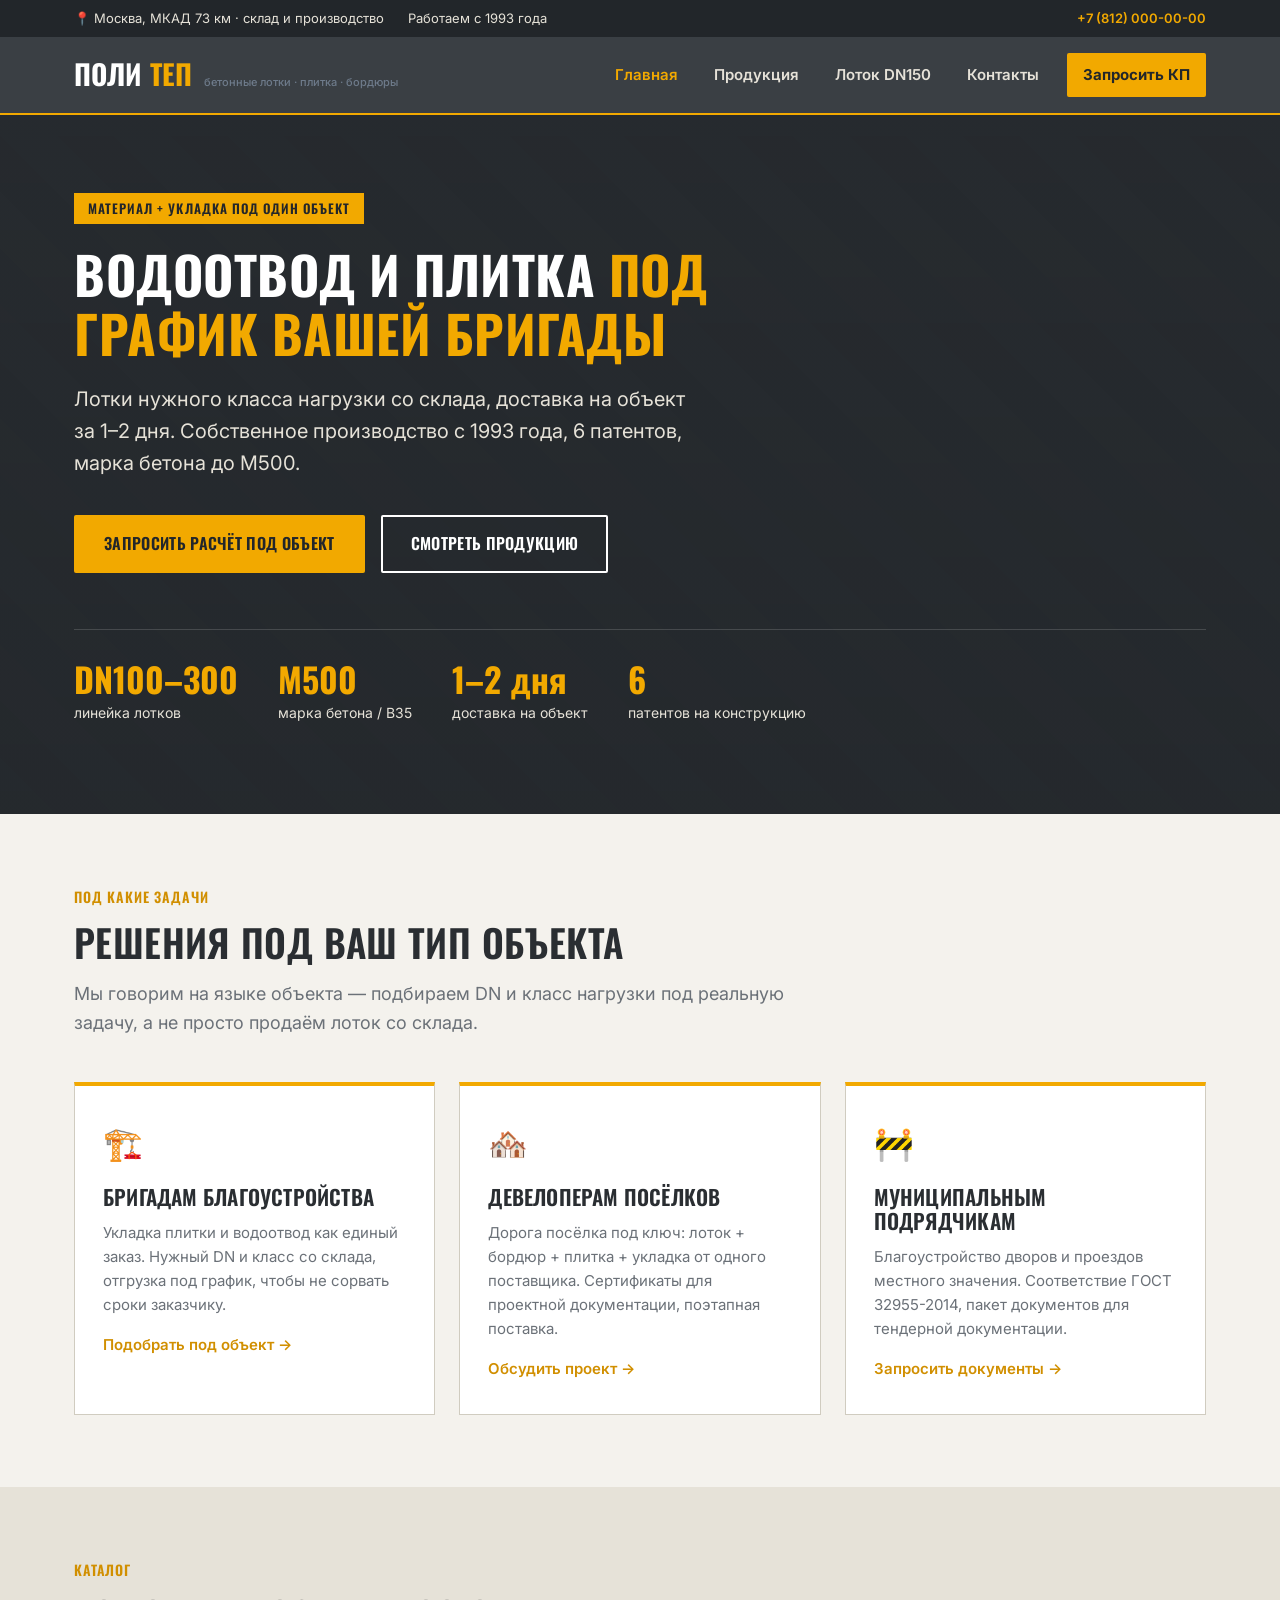
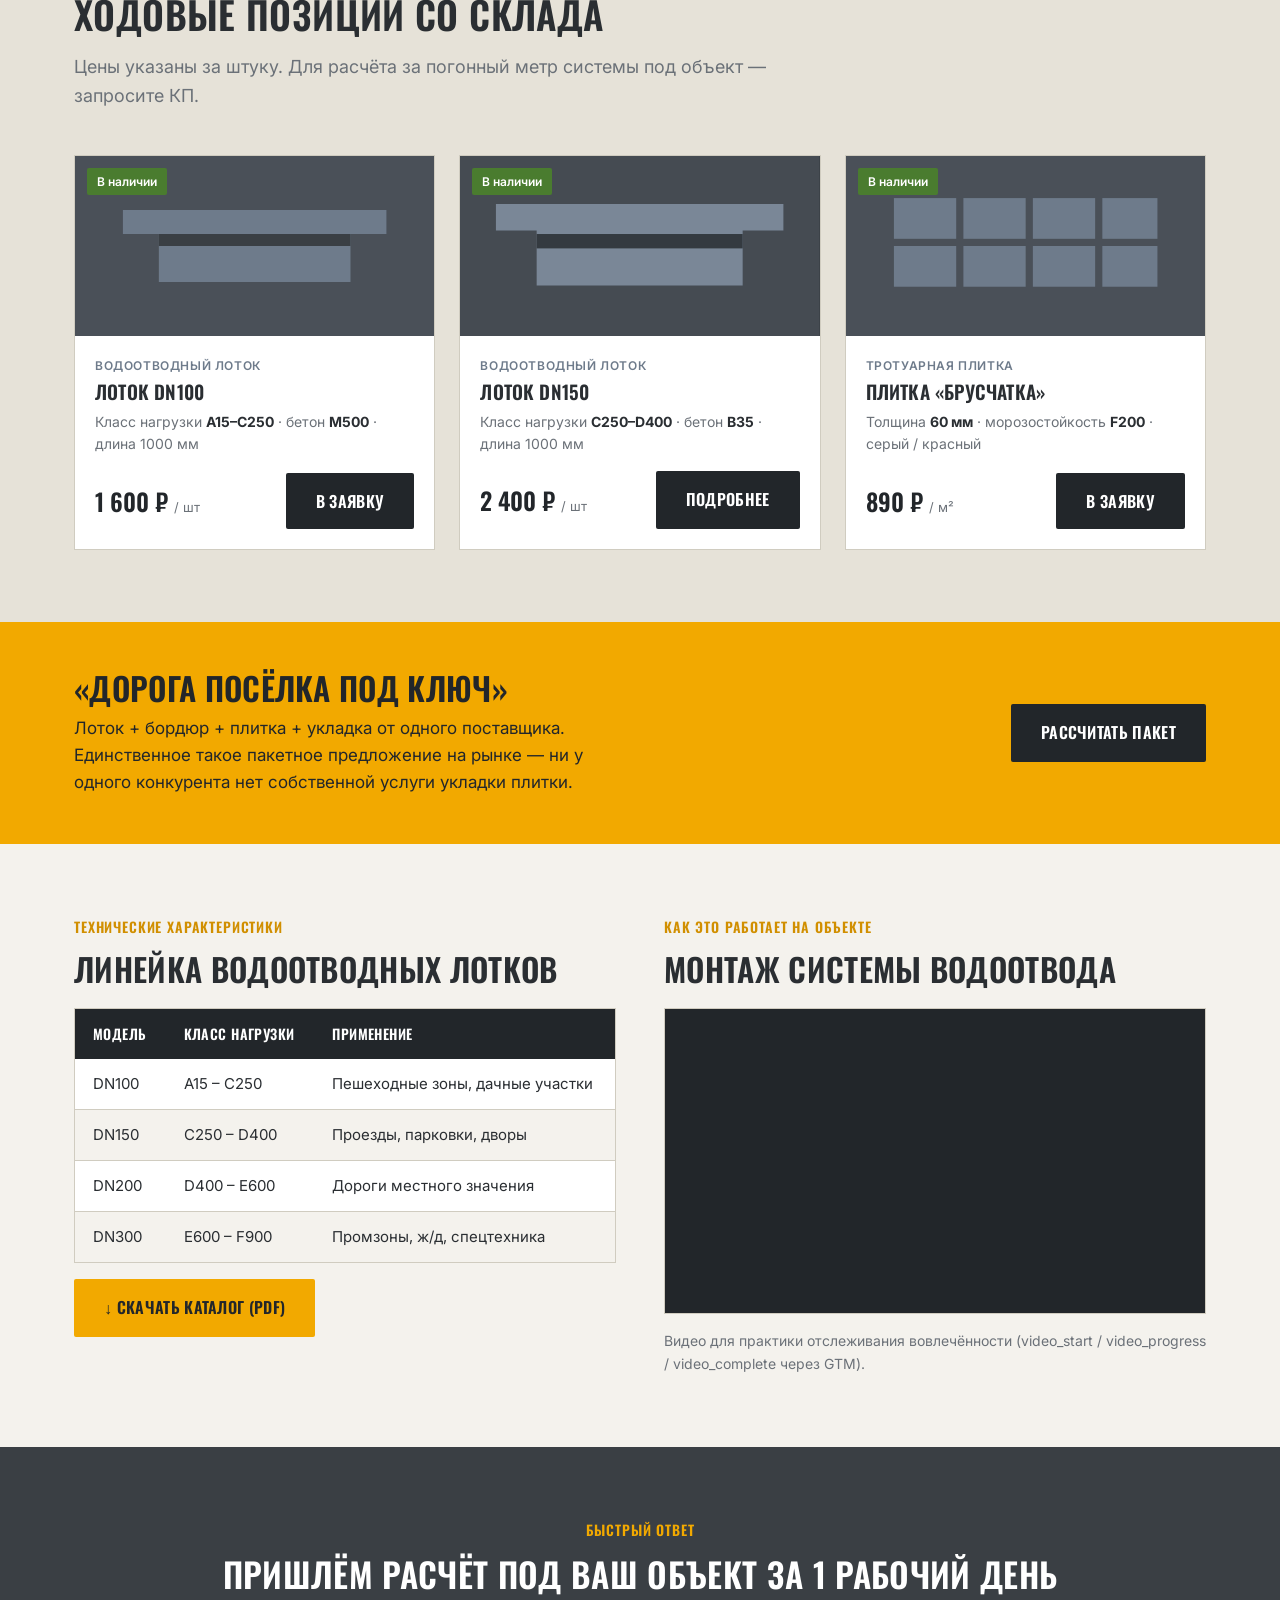
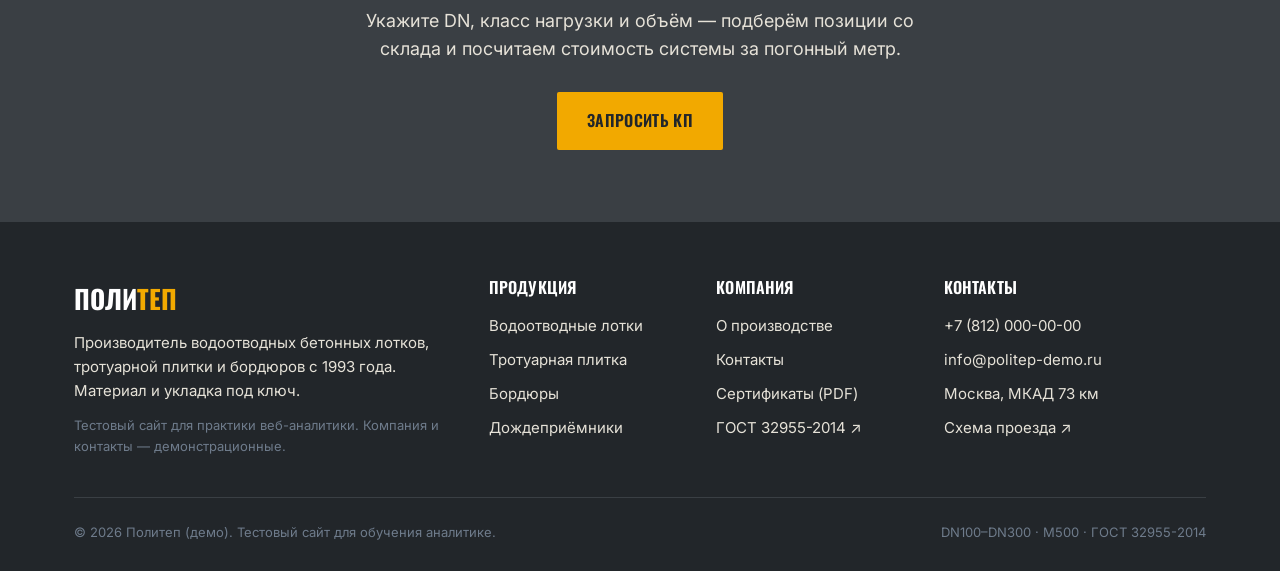
==== index.html @ 04207db0 "Add files via upload" ====
<!DOCTYPE html>
<html lang="ru">
<head>
  <meta charset="UTF-8">
  <meta name="viewport" content="width=device-width, initial-scale=1.0">
  <title>Политеп — водоотводные лотки и тротуарная плитка от производителя</title>
  <meta name="description" content="Производитель водоотводных бетонных лотков DN100–DN300, тротуарной плитки и бордюров с 1993 года. Материал + укладка под ключ для бригад и коттеджных посёлков.">

  <!-- ================= GTM HEAD SNIPPET GOES HERE ================= -->
  <!-- Вставь сюда первый сниппет Google Tag Manager (из <head>) -->
  <!-- ============================================================= -->

  <link rel="stylesheet" href="styles.css">
</head>
<body>

  <!-- ================= GTM BODY SNIPPET GOES HERE ================= -->
  <!-- Вставь сюда второй сниппет GTM (noscript, сразу после <body>) -->
  <!-- ============================================================= -->

  <!-- TOP BAR -->
  <div class="topbar">
    <div class="container">
      <div class="topbar-left">
        <span>📍 Москва, МКАД 73 км · склад и производство</span>
        <span>Работаем с 1993 года</span>
      </div>
      <div class="topbar-right">
        <a href="tel:+78120000000">+7 (812) 000-00-00</a>
      </div>
    </div>
  </div>

  <!-- HEADER -->
  <header class="header">
    <div class="container">
      <a href="index.html" class="logo">ПОЛИ<span>ТЕП</span><small>бетонные лотки · плитка · бордюры</small></a>
      <button class="burger" aria-label="Меню">☰</button>
      <nav class="nav">
        <a href="index.html" class="active">Главная</a>
        <a href="products.html">Продукция</a>
        <a href="product.html">Лоток DN150</a>
        <a href="contact.html">Контакты</a>
        <a href="contact.html" class="nav-cta" data-cta="nav-quote">Запросить КП</a>
      </nav>
    </div>
  </header>

  <!-- HERO -->
  <section class="hero">
    <div class="container">
      <span class="hero-eyebrow">Материал + укладка под один объект</span>
      <h1>Водоотвод и плитка <em>под график вашей бригады</em></h1>
      <p class="hero-sub">Лотки нужного класса нагрузки со склада, доставка на объект за 1–2 дня. Собственное производство с 1993 года, 6 патентов, марка бетона до М500.</p>
      <div class="hero-cta">
        <a href="contact.html" class="btn btn-primary" data-cta="hero-quote">Запросить расчёт под объект</a>
        <a href="products.html" class="btn btn-outline" data-cta="hero-catalog">Смотреть продукцию</a>
      </div>
      <div class="hero-specs">
        <div class="hero-spec">
          <div class="hero-spec-num">DN100–300</div>
          <div class="hero-spec-label">линейка лотков</div>
        </div>
        <div class="hero-spec">
          <div class="hero-spec-num">М500</div>
          <div class="hero-spec-label">марка бетона / B35</div>
        </div>
        <div class="hero-spec">
          <div class="hero-spec-num">1–2 дня</div>
          <div class="hero-spec-label">доставка на объект</div>
        </div>
        <div class="hero-spec">
          <div class="hero-spec-num">6</div>
          <div class="hero-spec-label">патентов на конструкцию</div>
        </div>
      </div>
    </div>
  </section>

  <!-- AUDIENCE / USE CASES -->
  <section class="section">
    <div class="container">
      <div class="section-head">
        <div class="section-eyebrow">Под какие задачи</div>
        <h2>Решения под ваш тип объекта</h2>
        <p class="section-sub">Мы говорим на языке объекта — подбираем DN и класс нагрузки под реальную задачу, а не просто продаём лоток со склада.</p>
      </div>
      <div class="cards">
        <div class="card">
          <div class="card-icon">🏗️</div>
          <h3>Бригадам благоустройства</h3>
          <p>Укладка плитки и водоотвод как единый заказ. Нужный DN и класс со склада, отгрузка под график, чтобы не сорвать сроки заказчику.</p>
          <a href="products.html" class="card-link" data-cta="usecase-brigade">Подобрать под объект →</a>
        </div>
        <div class="card">
          <div class="card-icon">🏘️</div>
          <h3>Девелоперам посёлков</h3>
          <p>Дорога посёлка под ключ: лоток + бордюр + плитка + укладка от одного поставщика. Сертификаты для проектной документации, поэтапная поставка.</p>
          <a href="contact.html" class="card-link" data-cta="usecase-developer">Обсудить проект →</a>
        </div>
        <div class="card">
          <div class="card-icon">🚧</div>
          <h3>Муниципальным подрядчикам</h3>
          <p>Благоустройство дворов и проездов местного значения. Соответствие ГОСТ 32955-2014, пакет документов для тендерной документации.</p>
          <a href="contact.html" class="card-link" data-cta="usecase-muni">Запросить документы →</a>
        </div>
      </div>
    </div>
  </section>

  <!-- FEATURED PRODUCTS -->
  <section class="section section-paper">
    <div class="container">
      <div class="section-head">
        <div class="section-eyebrow">Каталог</div>
        <h2>Ходовые позиции со склада</h2>
        <p class="section-sub">Цены указаны за штуку. Для расчёта за погонный метр системы под объект — запросите КП.</p>
      </div>
      <div class="products">

        <div class="product">
          <div class="product-img">
            <span class="product-badge">В наличии</span>
            <svg viewBox="0 0 300 180" preserveAspectRatio="xMidYMid slice"><rect width="300" height="180" fill="#4A5058"/><path d="M40 60 h220 v20 h-30 v40 h-160 v-40 h-30 z" fill="#6E7B8B"/><rect x="70" y="80" width="160" height="10" fill="#3A3F44"/></svg>
          </div>
          <div class="product-body">
            <div class="product-cat">Водоотводный лоток</div>
            <h3>Лоток DN100</h3>
            <p class="product-specs">Класс нагрузки <strong>A15–C250</strong> · бетон <strong>М500</strong> · длина 1000 мм</p>
            <div class="product-foot">
              <div class="product-price">1 600 ₽ <small>/ шт</small></div>
              <button class="btn btn-dark" data-add-to-cart data-item-id="DN100" data-item-name="Лоток DN100" data-item-category="Водоотводные лотки" data-price="1600">В заявку</button>
            </div>
          </div>
        </div>

        <div class="product">
          <div class="product-img">
            <span class="product-badge">В наличии</span>
            <svg viewBox="0 0 300 180" preserveAspectRatio="xMidYMid slice"><rect width="300" height="180" fill="#454B52"/><path d="M30 55 h240 v22 h-34 v46 h-172 v-46 h-34 z" fill="#7A8797"/><rect x="64" y="80" width="172" height="12" fill="#343A40"/></svg>
          </div>
          <div class="product-body">
            <div class="product-cat">Водоотводный лоток</div>
            <h3>Лоток DN150</h3>
            <p class="product-specs">Класс нагрузки <strong>C250–D400</strong> · бетон <strong>B35</strong> · длина 1000 мм</p>
            <div class="product-foot">
              <div class="product-price">2 400 ₽ <small>/ шт</small></div>
              <a href="product.html" class="btn btn-dark" data-cta="product-dn150-detail">Подробнее</a>
            </div>
          </div>
        </div>

        <div class="product">
          <div class="product-img">
            <span class="product-badge">В наличии</span>
            <svg viewBox="0 0 300 180" preserveAspectRatio="xMidYMid slice"><rect width="300" height="180" fill="#4A5058"/><g fill="#6E7B8B"><rect x="40" y="50" width="52" height="34"/><rect x="98" y="50" width="52" height="34"/><rect x="156" y="50" width="52" height="34"/><rect x="214" y="50" width="46" height="34"/><rect x="40" y="90" width="52" height="34"/><rect x="98" y="90" width="52" height="34"/><rect x="156" y="90" width="52" height="34"/><rect x="214" y="90" width="46" height="34"/></g></svg>
          </div>
          <div class="product-body">
            <div class="product-cat">Тротуарная плитка</div>
            <h3>Плитка «Брусчатка»</h3>
            <p class="product-specs">Толщина <strong>60 мм</strong> · морозостойкость <strong>F200</strong> · серый / красный</p>
            <div class="product-foot">
              <div class="product-price">890 ₽ <small>/ м²</small></div>
              <button class="btn btn-dark" data-add-to-cart data-item-id="PLITKA-60" data-item-name="Плитка Брусчатка 60мм" data-item-category="Тротуарная плитка" data-price="890">В заявку</button>
            </div>
          </div>
        </div>

      </div>
    </div>
  </section>

  <!-- PACKAGE STRIP -->
  <section class="strip">
    <div class="container">
      <div>
        <h2>«Дорога посёлка под ключ»</h2>
        <p>Лоток + бордюр + плитка + укладка от одного поставщика. Единственное такое пакетное предложение на рынке — ни у одного конкурента нет собственной услуги укладки плитки.</p>
      </div>
      <a href="contact.html" class="btn btn-dark" data-cta="strip-package">Рассчитать пакет</a>
    </div>
  </section>

  <!-- SPECS + VIDEO -->
  <section class="section">
    <div class="container">
      <div class="form-grid">
        <div>
          <div class="section-eyebrow">Технические характеристики</div>
          <h2 style="font-size:32px;margin-bottom:20px;">Линейка водоотводных лотков</h2>
          <table class="spec-table">
            <thead>
              <tr><th>Модель</th><th>Класс нагрузки</th><th>Применение</th></tr>
            </thead>
            <tbody>
              <tr><td>DN100</td><td>A15 – C250</td><td>Пешеходные зоны, дачные участки</td></tr>
              <tr><td>DN150</td><td>C250 – D400</td><td>Проезды, парковки, дворы</td></tr>
              <tr><td>DN200</td><td>D400 – E600</td><td>Дороги местного значения</td></tr>
              <tr><td>DN300</td><td>E600 – F900</td><td>Промзоны, ж/д, спецтехника</td></tr>
            </tbody>
          </table>
          <p style="margin-top:16px;">
            <a href="#" class="btn btn-primary" data-download="Политеп_каталог_лотки_2026.pdf" data-cta="download-catalog">↓ Скачать каталог (PDF)</a>
          </p>
        </div>
        <div>
          <div class="section-eyebrow">Как это работает на объекте</div>
          <h2 style="font-size:32px;margin-bottom:20px;">Монтаж системы водоотвода</h2>
          <div class="video-wrap">
            <iframe src="https://www.youtube.com/embed/dQw4w9WgXcQ" title="Монтаж водоотводных лотков" allowfullscreen></iframe>
          </div>
          <p style="margin-top:16px;color:var(--text-muted);font-size:14px;">Видео для практики отслеживания вовлечённости (video_start / video_progress / video_complete через GTM).</p>
        </div>
      </div>
    </div>
  </section>

  <!-- LEAD CTA -->
  <section class="section section-dark">
    <div class="container" style="text-align:center;">
      <div class="section-eyebrow" style="justify-content:center;">Быстрый ответ</div>
      <h2 style="font-size:34px;margin-bottom:14px;">Пришлём расчёт под ваш объект за 1 рабочий день</h2>
      <p class="section-sub" style="margin:0 auto 28px;max-width:560px;">Укажите DN, класс нагрузки и объём — подберём позиции со склада и посчитаем стоимость системы за погонный метр.</p>
      <a href="contact.html" class="btn btn-primary" data-cta="footer-cta-quote">Запросить КП</a>
    </div>
  </section>

  <!-- FOOTER -->
  <footer class="footer">
    <div class="container">
      <div class="footer-grid">
        <div>
          <div class="footer-logo">ПОЛИ<span>ТЕП</span></div>
          <p>Производитель водоотводных бетонных лотков, тротуарной плитки и бордюров с 1993 года. Материал и укладка под ключ.</p>
          <p style="margin-top:12px;font-size:13px;color:var(--steel);">Тестовый сайт для практики веб-аналитики. Компания и контакты — демонстрационные.</p>
        </div>
        <div>
          <h4>Продукция</h4>
          <ul>
            <li><a href="products.html">Водоотводные лотки</a></li>
            <li><a href="products.html">Тротуарная плитка</a></li>
            <li><a href="products.html">Бордюры</a></li>
            <li><a href="products.html">Дождеприёмники</a></li>
          </ul>
        </div>
        <div>
          <h4>Компания</h4>
          <ul>
            <li><a href="index.html">О производстве</a></li>
            <li><a href="contact.html">Контакты</a></li>
            <li><a href="#" data-download="Политеп_сертификаты.pdf">Сертификаты (PDF)</a></li>
            <li><a href="https://www.gost.ru" class="external-link" target="_blank" rel="noopener">ГОСТ 32955-2014 ↗</a></li>
          </ul>
        </div>
        <div>
          <h4>Контакты</h4>
          <ul>
            <li><a href="tel:+78120000000">+7 (812) 000-00-00</a></li>
            <li><a href="mailto:info@politep-demo.ru">info@politep-demo.ru</a></li>
            <li>Москва, МКАД 73 км</li>
            <li><a href="https://yandex.ru/maps" class="external-link" target="_blank" rel="noopener">Схема проезда ↗</a></li>
          </ul>
        </div>
      </div>
      <div class="footer-bottom">
        <span>© 2026 Политеп (демо). Тестовый сайт для обучения аналитике.</span>
        <span>DN100–DN300 · М500 · ГОСТ 32955-2014</span>
      </div>
    </div>
  </footer>

  <script src="tracking.js"></script>
</body>
</html>
---- styles.css ----
/* ==========================================================================
   Политеп — тестовый сайт для практики веб-аналитики
   Дизайн: индустриальный B2B, тон "язык прораба"
   ========================================================================== */

@import url('https://fonts.googleapis.com/css2?family=Oswald:wght@500;600;700&family=Inter:wght@400;500;600;700&display=swap');

:root {
  --concrete: #3A3F44;      /* тёмный бетон */
  --concrete-light: #5A6169;
  --graphite: #22262A;      /* почти чёрный графит */
  --safety: #F2A900;        /* строительный жёлтый (safety yellow) */
  --safety-dark: #D18F00;
  --steel: #6E7B8B;         /* стальной серо-синий */
  --paper: #F4F2ED;         /* цвет бумаги/цемента */
  --paper-dark: #E6E2D8;
  --line: #D0CCC0;
  --white: #FFFFFF;
  --text: #2A2E32;
  --text-muted: #6B7178;
  --green: #4A7C2F;         /* "в наличии" */
  --red: #B23A2E;
}

* { box-sizing: border-box; margin: 0; padding: 0; }

html { scroll-behavior: smooth; }

body {
  font-family: 'Inter', sans-serif;
  color: var(--text);
  background: var(--paper);
  line-height: 1.6;
  font-size: 16px;
}

h1, h2, h3, h4 { font-family: 'Oswald', sans-serif; font-weight: 600; line-height: 1.15; text-transform: uppercase; letter-spacing: 0.01em; }

a { color: inherit; text-decoration: none; }

img { max-width: 100%; display: block; }

.container { max-width: 1180px; margin: 0 auto; padding: 0 24px; }

/* ---------- TOP BAR ---------- */
.topbar {
  background: var(--graphite);
  color: var(--paper-dark);
  font-size: 13px;
  padding: 8px 0;
}
.topbar .container { display: flex; justify-content: space-between; align-items: center; gap: 16px; flex-wrap: wrap; }
.topbar a { color: var(--safety); font-weight: 600; }
.topbar .topbar-left span { margin-right: 20px; }

/* ---------- HEADER / NAV ---------- */
.header {
  background: var(--concrete);
  color: var(--white);
  position: sticky;
  top: 0;
  z-index: 100;
  box-shadow: 0 2px 0 var(--safety);
}
.header .container { display: flex; align-items: center; justify-content: space-between; height: 76px; }
.logo { display: flex; align-items: baseline; gap: 8px; font-family: 'Oswald', sans-serif; font-size: 28px; font-weight: 700; text-transform: uppercase; color: var(--white); }
.logo span { color: var(--safety); }
.logo small { font-family: 'Inter', sans-serif; font-size: 11px; font-weight: 500; text-transform: none; letter-spacing: 0; color: var(--steel); margin-left: 4px; }

.nav { display: flex; gap: 4px; align-items: center; }
.nav a {
  padding: 10px 16px;
  font-weight: 600;
  font-size: 15px;
  color: var(--paper-dark);
  border-radius: 2px;
  transition: all 0.15s;
}
.nav a:hover { background: var(--concrete-light); color: var(--white); }
.nav a.active { color: var(--safety); }

.nav-cta {
  background: var(--safety);
  color: var(--graphite) !important;
  font-weight: 700 !important;
  margin-left: 8px;
}
.nav-cta:hover { background: var(--safety-dark) !important; }

.burger { display: none; background: none; border: none; color: var(--white); font-size: 26px; cursor: pointer; }

/* ---------- BUTTONS ---------- */
.btn {
  display: inline-flex;
  align-items: center;
  gap: 8px;
  padding: 14px 28px;
  font-family: 'Oswald', sans-serif;
  font-weight: 600;
  font-size: 16px;
  text-transform: uppercase;
  letter-spacing: 0.02em;
  border: 2px solid transparent;
  border-radius: 2px;
  cursor: pointer;
  transition: all 0.15s;
  text-align: center;
}
.btn-primary { background: var(--safety); color: var(--graphite); }
.btn-primary:hover { background: var(--safety-dark); transform: translateY(-1px); }
.btn-outline { background: transparent; color: var(--white); border-color: var(--white); }
.btn-outline:hover { background: var(--white); color: var(--graphite); }
.btn-dark { background: var(--graphite); color: var(--white); }
.btn-dark:hover { background: var(--concrete); }
.btn-block { width: 100%; justify-content: center; }

/* ---------- HERO ---------- */
.hero {
  background:
    linear-gradient(rgba(34,38,42,0.82), rgba(34,38,42,0.88)),
    repeating-linear-gradient(45deg, #3A3F44 0px, #3A3F44 40px, #363B40 40px, #363B40 80px);
  color: var(--white);
  padding: 80px 0 90px;
  position: relative;
}
.hero-eyebrow {
  display: inline-block;
  background: var(--safety);
  color: var(--graphite);
  font-family: 'Oswald', sans-serif;
  font-weight: 600;
  font-size: 13px;
  text-transform: uppercase;
  letter-spacing: 0.08em;
  padding: 5px 14px;
  margin-bottom: 20px;
}
.hero h1 { font-size: 52px; font-weight: 700; margin-bottom: 20px; max-width: 800px; }
.hero h1 em { color: var(--safety); font-style: normal; }
.hero-sub { font-size: 20px; color: var(--paper-dark); max-width: 620px; margin-bottom: 36px; }
.hero-cta { display: flex; gap: 16px; flex-wrap: wrap; }

.hero-specs {
  display: flex;
  gap: 40px;
  margin-top: 56px;
  padding-top: 32px;
  border-top: 1px solid rgba(255,255,255,0.15);
  flex-wrap: wrap;
}
.hero-spec { }
.hero-spec-num { font-family: 'Oswald', sans-serif; font-size: 34px; font-weight: 700; color: var(--safety); line-height: 1; }
.hero-spec-label { font-size: 14px; color: var(--paper-dark); margin-top: 6px; }

/* ---------- SECTION ---------- */
.section { padding: 72px 0; }
.section-dark { background: var(--concrete); color: var(--white); }
.section-paper { background: var(--paper-dark); }
.section-head { margin-bottom: 44px; max-width: 720px; }
.section-eyebrow { font-family: 'Oswald', sans-serif; font-size: 14px; font-weight: 600; text-transform: uppercase; letter-spacing: 0.06em; color: var(--safety-dark); margin-bottom: 12px; }
.section-dark .section-eyebrow { color: var(--safety); }
.section h2 { font-size: 38px; margin-bottom: 16px; }
.section-sub { font-size: 18px; color: var(--text-muted); }
.section-dark .section-sub { color: var(--paper-dark); }

/* ---------- USE CASES / AUDIENCE ---------- */
.cards { display: grid; grid-template-columns: repeat(3, 1fr); gap: 24px; }
.card {
  background: var(--white);
  border: 1px solid var(--line);
  border-top: 4px solid var(--safety);
  padding: 32px 28px;
  transition: all 0.2s;
}
.card:hover { transform: translateY(-4px); box-shadow: 0 12px 30px rgba(34,38,42,0.12); }
.card-icon { font-size: 32px; margin-bottom: 16px; }
.card h3 { font-size: 21px; margin-bottom: 12px; }
.card p { color: var(--text-muted); font-size: 15px; }
.card-link { display: inline-block; margin-top: 16px; font-weight: 600; color: var(--safety-dark); font-size: 15px; }
.card-link:hover { text-decoration: underline; }

/* ---------- PRODUCT GRID ---------- */
.products { display: grid; grid-template-columns: repeat(3, 1fr); gap: 24px; }
.product {
  background: var(--white);
  border: 1px solid var(--line);
  display: flex;
  flex-direction: column;
  overflow: hidden;
}
.product-img {
  height: 180px;
  background: var(--concrete);
  display: flex;
  align-items: center;
  justify-content: center;
  position: relative;
  overflow: hidden;
}
.product-img svg { width: 100%; height: 100%; }
.product-badge {
  position: absolute; top: 12px; left: 12px;
  background: var(--green); color: var(--white);
  font-size: 12px; font-weight: 600; padding: 4px 10px; border-radius: 2px;
  font-family: 'Inter', sans-serif;
}
.product-body { padding: 20px; flex: 1; display: flex; flex-direction: column; }
.product-cat { font-size: 12px; text-transform: uppercase; letter-spacing: 0.05em; color: var(--steel); font-weight: 600; margin-bottom: 6px; }
.product h3 { font-size: 19px; margin-bottom: 8px; }
.product-specs { font-size: 14px; color: var(--text-muted); margin-bottom: 16px; }
.product-specs strong { color: var(--text); }
.product-foot { margin-top: auto; display: flex; align-items: center; justify-content: space-between; gap: 12px; }
.product-price { font-family: 'Oswald', sans-serif; font-size: 24px; font-weight: 600; color: var(--graphite); }
.product-price small { font-size: 13px; color: var(--text-muted); font-weight: 400; font-family: 'Inter', sans-serif; }

/* ---------- PACKAGE / CTA STRIP ---------- */
.strip {
  background: var(--safety);
  color: var(--graphite);
  padding: 48px 0;
}
.strip .container { display: flex; align-items: center; justify-content: space-between; gap: 32px; flex-wrap: wrap; }
.strip h2 { font-size: 32px; margin-bottom: 8px; }
.strip p { font-size: 17px; max-width: 560px; }

/* ---------- TRUST / SPECS TABLE ---------- */
.spec-table { width: 100%; border-collapse: collapse; background: var(--white); border: 1px solid var(--line); }
.spec-table th { background: var(--graphite); color: var(--white); font-family: 'Oswald', sans-serif; font-weight: 600; text-transform: uppercase; font-size: 14px; padding: 14px 18px; text-align: left; letter-spacing: 0.03em; }
.spec-table td { padding: 13px 18px; border-bottom: 1px solid var(--line); font-size: 15px; }
.spec-table tr:last-child td { border-bottom: none; }
.spec-table tr:nth-child(even) td { background: var(--paper); }

/* ---------- VIDEO ---------- */
.video-wrap { position: relative; padding-bottom: 56.25%; height: 0; overflow: hidden; border: 1px solid var(--line); background: var(--graphite); }
.video-wrap iframe { position: absolute; top: 0; left: 0; width: 100%; height: 100%; border: 0; }

/* ---------- FORM ---------- */
.form-section { background: var(--concrete); color: var(--white); }
.form-grid { display: grid; grid-template-columns: 1fr 1fr; gap: 48px; align-items: start; }
.form-card { background: var(--white); color: var(--text); padding: 36px; border-top: 4px solid var(--safety); }
.form-row { margin-bottom: 20px; }
.form-row label { display: block; font-weight: 600; font-size: 14px; margin-bottom: 6px; }
.form-row label .req { color: var(--red); }
.form-control {
  width: 100%; padding: 12px 14px; font-size: 15px; font-family: 'Inter', sans-serif;
  border: 1px solid var(--line); border-radius: 2px; background: var(--paper); transition: border 0.15s;
}
.form-control:focus { outline: none; border-color: var(--safety); background: var(--white); }
textarea.form-control { resize: vertical; min-height: 110px; }
.form-radio-group { display: flex; gap: 20px; margin-top: 6px; }
.form-radio { display: flex; align-items: center; gap: 8px; font-weight: 500; cursor: pointer; }
.form-note { font-size: 13px; color: var(--text-muted); margin-top: 4px; }

.form-info h3 { font-size: 26px; margin-bottom: 20px; }
.form-info ul { list-style: none; }
.form-info li { display: flex; gap: 12px; margin-bottom: 18px; align-items: flex-start; }
.form-info li .check { color: var(--safety); font-weight: 700; font-size: 20px; flex-shrink: 0; }
.form-info li strong { display: block; margin-bottom: 2px; }
.form-info li span { color: var(--paper-dark); font-size: 15px; }

/* Thank-you message (hidden by default) */
.form-success {
  display: none;
  background: var(--green); color: var(--white);
  padding: 20px; text-align: center; font-weight: 600; margin-bottom: 20px; border-radius: 2px;
}
.form-success.show { display: block; }

/* ---------- FOOTER ---------- */
.footer { background: var(--graphite); color: var(--paper-dark); padding: 56px 0 28px; font-size: 15px; }
.footer-grid { display: grid; grid-template-columns: 2fr 1fr 1fr 1.4fr; gap: 40px; margin-bottom: 40px; }
.footer h4 { font-size: 16px; color: var(--white); margin-bottom: 18px; }
.footer ul { list-style: none; }
.footer li { margin-bottom: 10px; }
.footer a:hover { color: var(--safety); }
.footer-logo { font-family: 'Oswald', sans-serif; font-size: 26px; font-weight: 700; text-transform: uppercase; color: var(--white); margin-bottom: 12px; }
.footer-logo span { color: var(--safety); }
.footer-bottom { border-top: 1px solid var(--concrete); padding-top: 24px; display: flex; justify-content: space-between; flex-wrap: wrap; gap: 12px; font-size: 13px; color: var(--steel); }

/* ---------- BREADCRUMB ---------- */
.breadcrumb { background: var(--paper-dark); padding: 14px 0; font-size: 14px; color: var(--text-muted); }
.breadcrumb a { color: var(--safety-dark); font-weight: 600; }

/* ---------- PAGE HEADER ---------- */
.page-header { background: var(--concrete); color: var(--white); padding: 56px 0; }
.page-header h1 { font-size: 42px; margin-bottom: 12px; }
.page-header p { font-size: 18px; color: var(--paper-dark); max-width: 640px; }

/* ---------- CONTACT INFO BLOCKS ---------- */
.contact-blocks { display: grid; grid-template-columns: repeat(3, 1fr); gap: 20px; margin-bottom: 48px; }
.contact-block { background: var(--white); border: 1px solid var(--line); padding: 24px; border-left: 4px solid var(--safety); }
.contact-block h4 { font-size: 16px; margin-bottom: 8px; }
.contact-block a { color: var(--safety-dark); font-weight: 600; font-size: 18px; }
.contact-block p { font-size: 14px; color: var(--text-muted); }

/* ---------- RESPONSIVE ---------- */
@media (max-width: 900px) {
  .cards, .products, .contact-blocks { grid-template-columns: 1fr 1fr; }
  .form-grid, .footer-grid { grid-template-columns: 1fr; gap: 32px; }
  .hero h1 { font-size: 40px; }
}
@media (max-width: 640px) {
  .nav { display: none; position: absolute; top: 76px; left: 0; right: 0; background: var(--concrete); flex-direction: column; padding: 12px; gap: 4px; }
  .nav.open { display: flex; }
  .nav a { width: 100%; }
  .burger { display: block; }
  .cards, .products, .contact-blocks { grid-template-columns: 1fr; }
  .hero h1 { font-size: 32px; }
  .hero-sub { font-size: 17px; }
  .section h2 { font-size: 28px; }
  .strip .container { flex-direction: column; align-items: flex-start; }
}
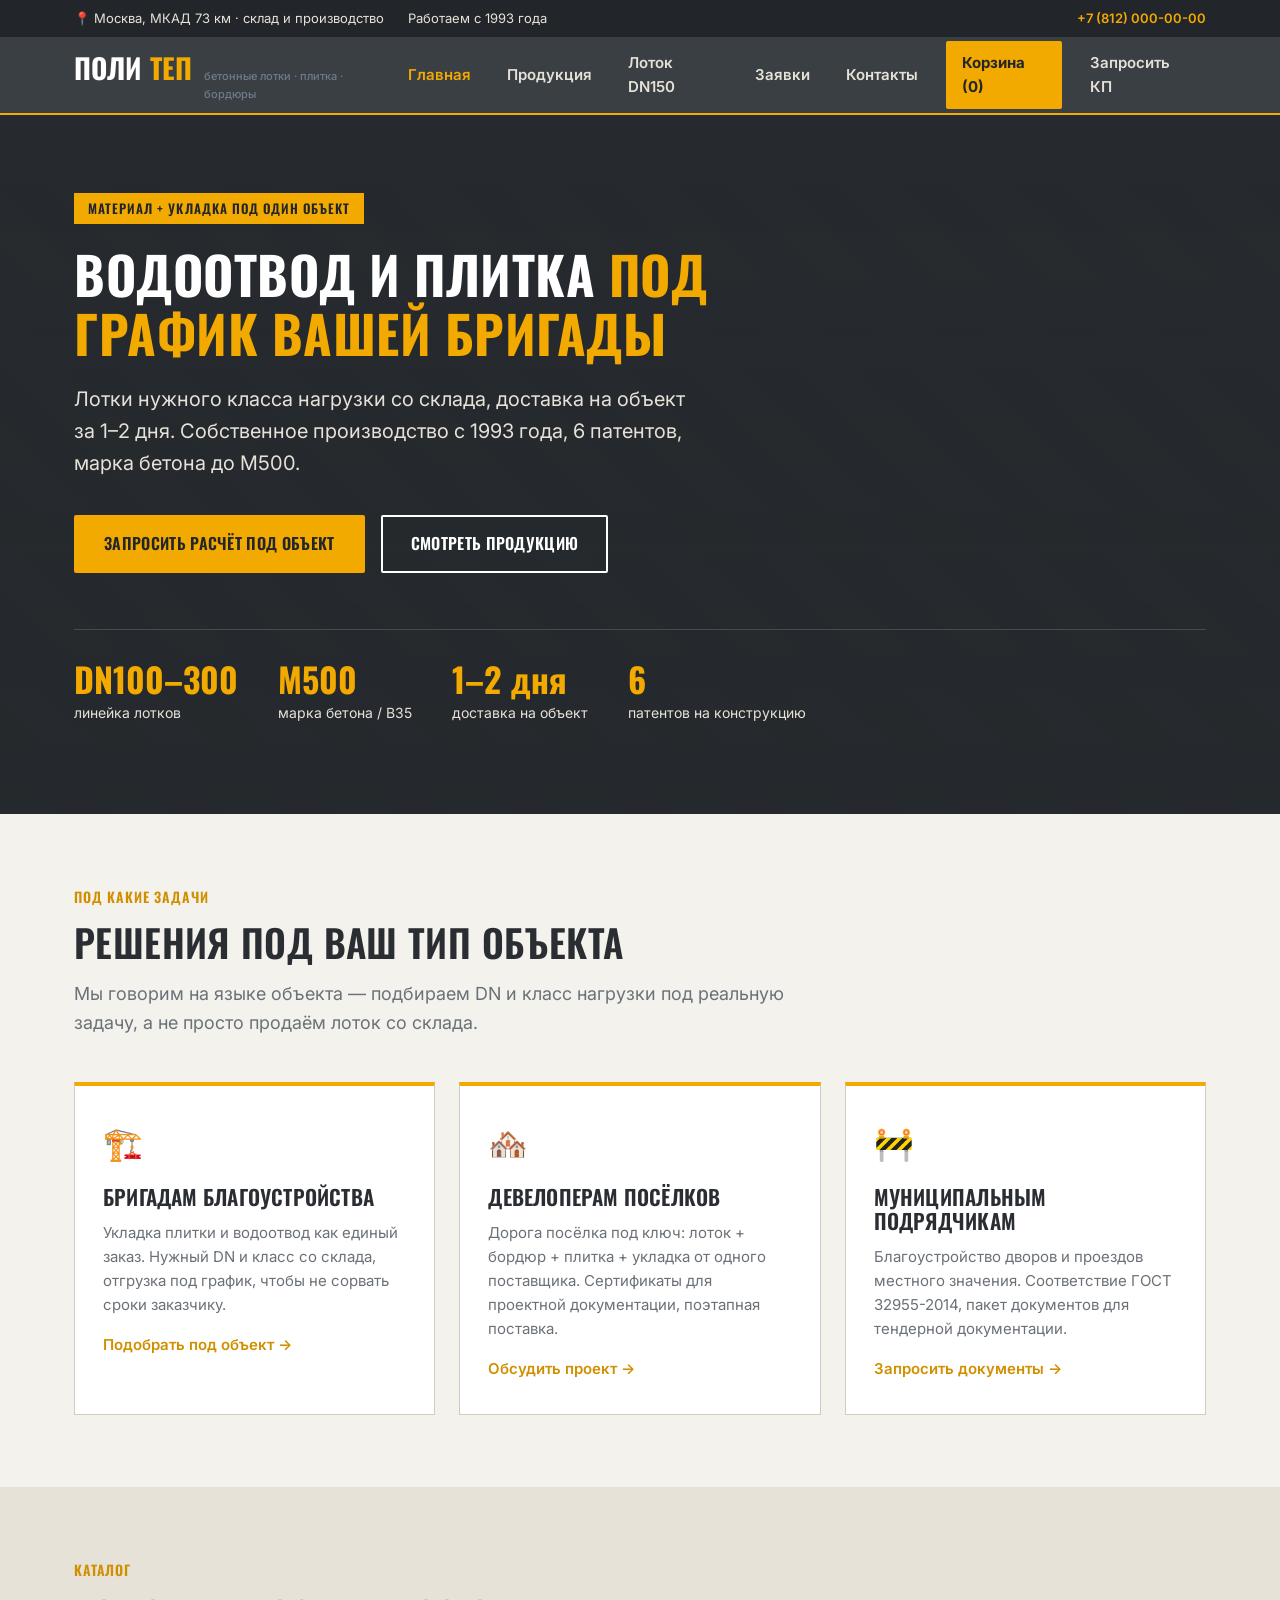
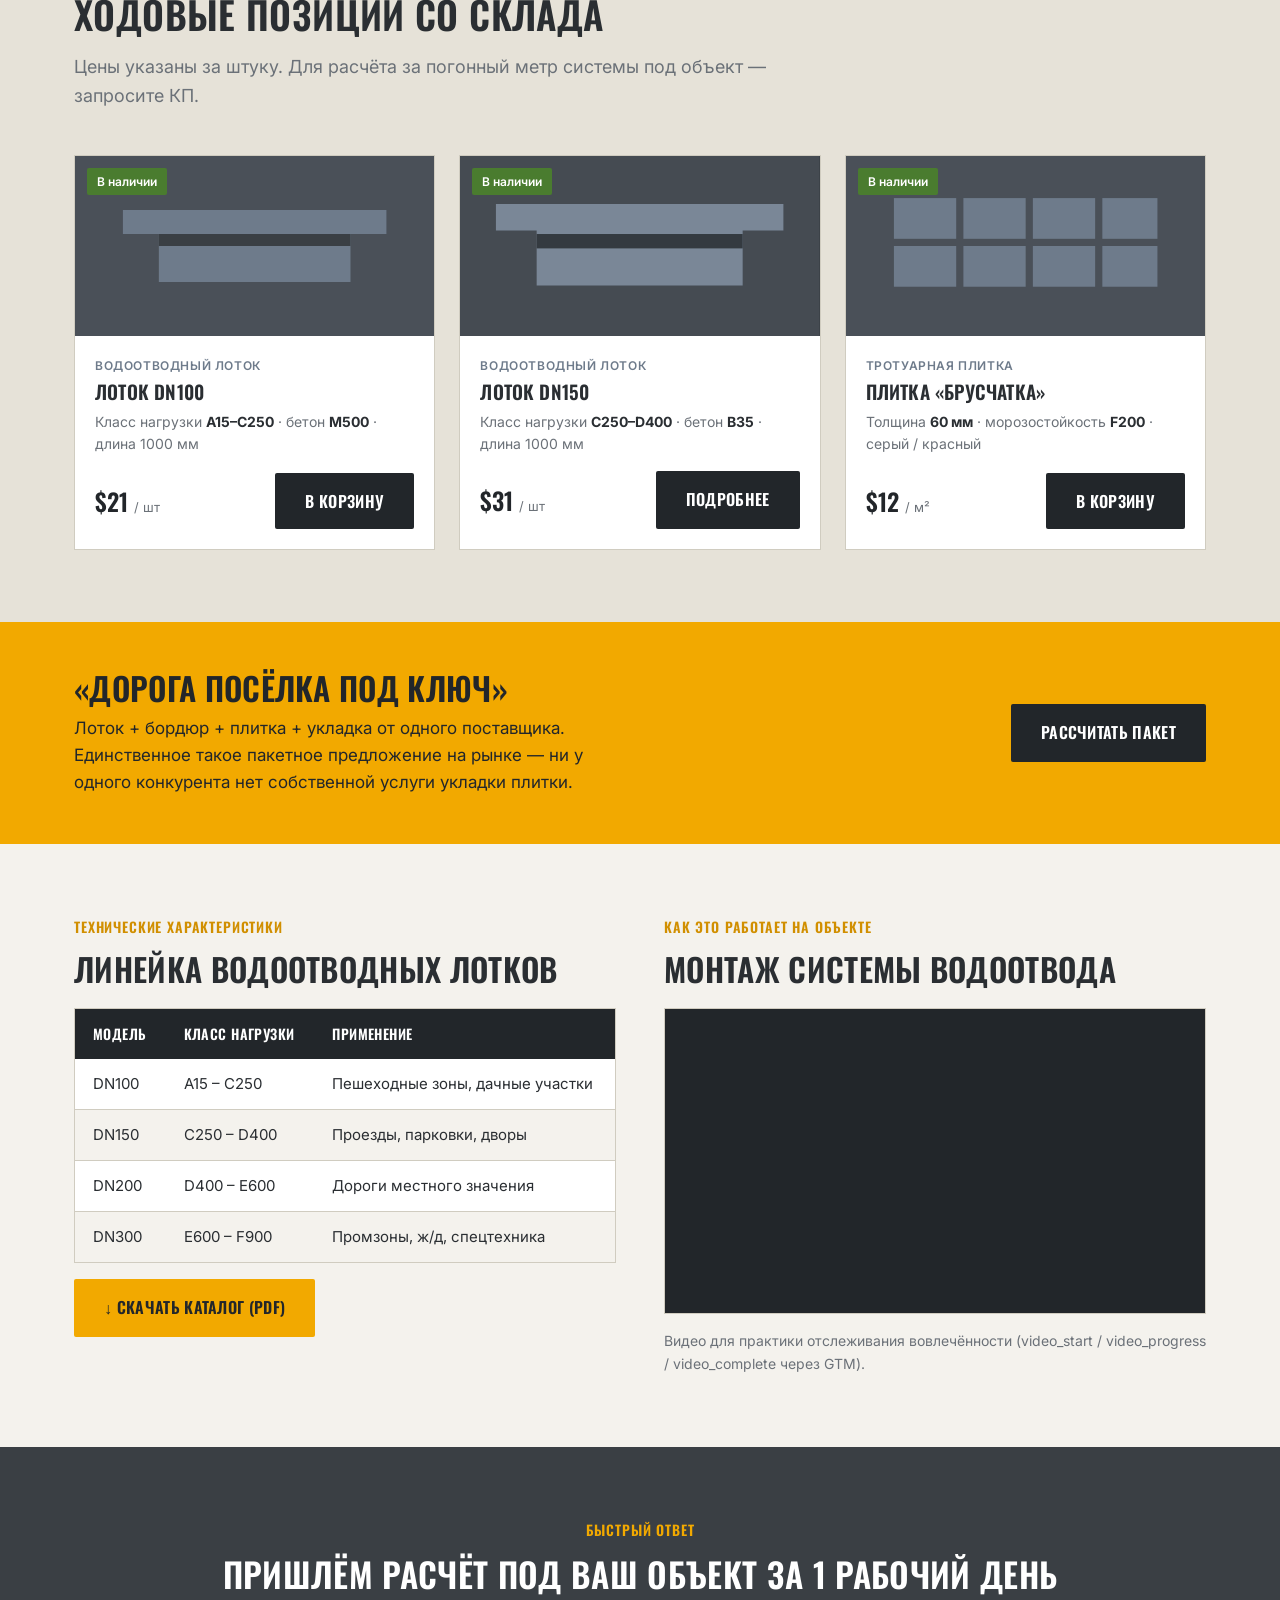
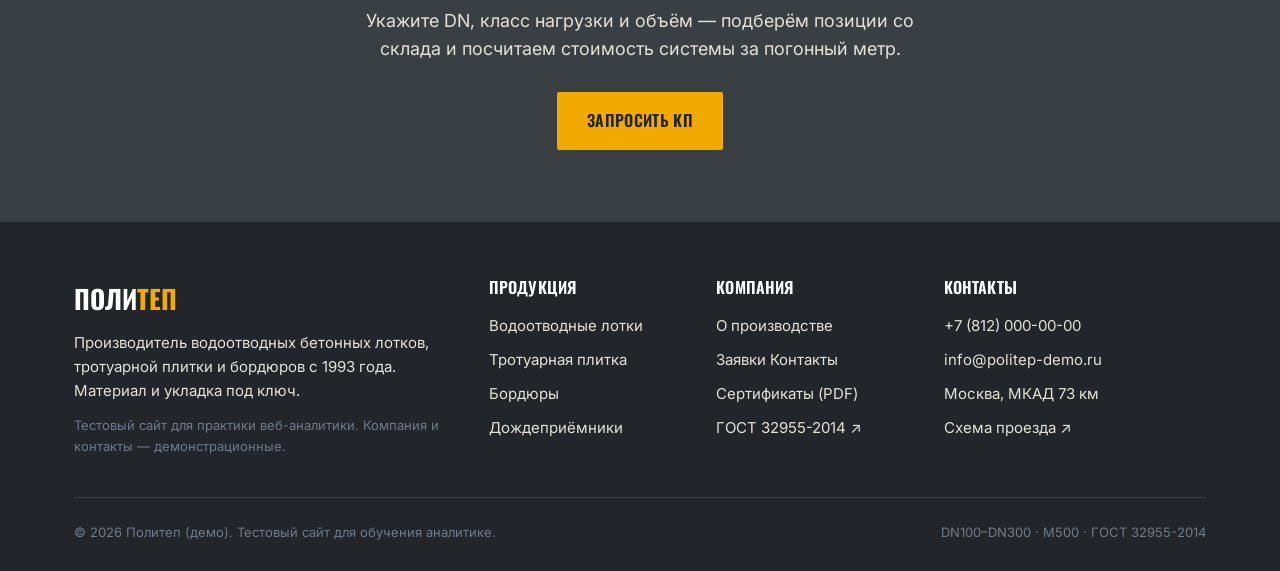
==== commit e01799a5: "Add files via upload" ====
--- a/index.html
+++ b/index.html
@@ -40,8 +40,10 @@
         <a href="index.html" class="active">Главная</a>
         <a href="products.html">Продукция</a>
         <a href="product.html">Лоток DN150</a>
+        <a href="forms.html">Заявки</a>
         <a href="contact.html">Контакты</a>
-        <a href="contact.html" class="nav-cta" data-cta="nav-quote">Запросить КП</a>
+        <a href="cart.html" class="nav-cta" data-cta="nav-cart">Корзина (<span data-cart-count>0</span>)</a>
+        <a href="contact.html" data-cta="nav-quote" style="margin-left:8px;">Запросить КП</a>
       </nav>
     </div>
   </header>
@@ -128,8 +130,8 @@
             <h3>Лоток DN100</h3>
             <p class="product-specs">Класс нагрузки <strong>A15–C250</strong> · бетон <strong>М500</strong> · длина 1000 мм</p>
             <div class="product-foot">
-              <div class="product-price">1 600 ₽ <small>/ шт</small></div>
-              <button class="btn btn-dark" data-add-to-cart data-item-id="DN100" data-item-name="Лоток DN100" data-item-category="Водоотводные лотки" data-price="1600">В заявку</button>
+              <div class="product-price">$21 <small>/ шт</small></div>
+              <button class="btn btn-dark" data-add-to-cart data-item-id="DN100" data-item-name="Лоток DN100" data-item-category="Водоотводные лотки" data-price="21">В корзину</button>
             </div>
           </div>
         </div>
@@ -144,7 +146,7 @@
             <h3>Лоток DN150</h3>
             <p class="product-specs">Класс нагрузки <strong>C250–D400</strong> · бетон <strong>B35</strong> · длина 1000 мм</p>
             <div class="product-foot">
-              <div class="product-price">2 400 ₽ <small>/ шт</small></div>
+              <div class="product-price">$31 <small>/ шт</small></div>
               <a href="product.html" class="btn btn-dark" data-cta="product-dn150-detail">Подробнее</a>
             </div>
           </div>
@@ -160,8 +162,8 @@
             <h3>Плитка «Брусчатка»</h3>
             <p class="product-specs">Толщина <strong>60 мм</strong> · морозостойкость <strong>F200</strong> · серый / красный</p>
             <div class="product-foot">
-              <div class="product-price">890 ₽ <small>/ м²</small></div>
-              <button class="btn btn-dark" data-add-to-cart data-item-id="PLITKA-60" data-item-name="Плитка Брусчатка 60мм" data-item-category="Тротуарная плитка" data-price="890">В заявку</button>
+              <div class="product-price">$12 <small>/ м²</small></div>
+              <button class="btn btn-dark" data-add-to-cart data-item-id="PLITKA-60" data-item-name="Плитка Брусчатка 60мм" data-item-category="Тротуарная плитка" data-price="12">В корзину</button>
             </div>
           </div>
         </div>
@@ -247,7 +249,8 @@
           <h4>Компания</h4>
           <ul>
             <li><a href="index.html">О производстве</a></li>
-            <li><a href="contact.html">Контакты</a></li>
+            <li><a href="forms.html">Заявки</a>
+        <a href="contact.html">Контакты</a></li>
             <li><a href="#" data-download="Политеп_сертификаты.pdf">Сертификаты (PDF)</a></li>
             <li><a href="https://www.gost.ru" class="external-link" target="_blank" rel="noopener">ГОСТ 32955-2014 ↗</a></li>
           </ul>
